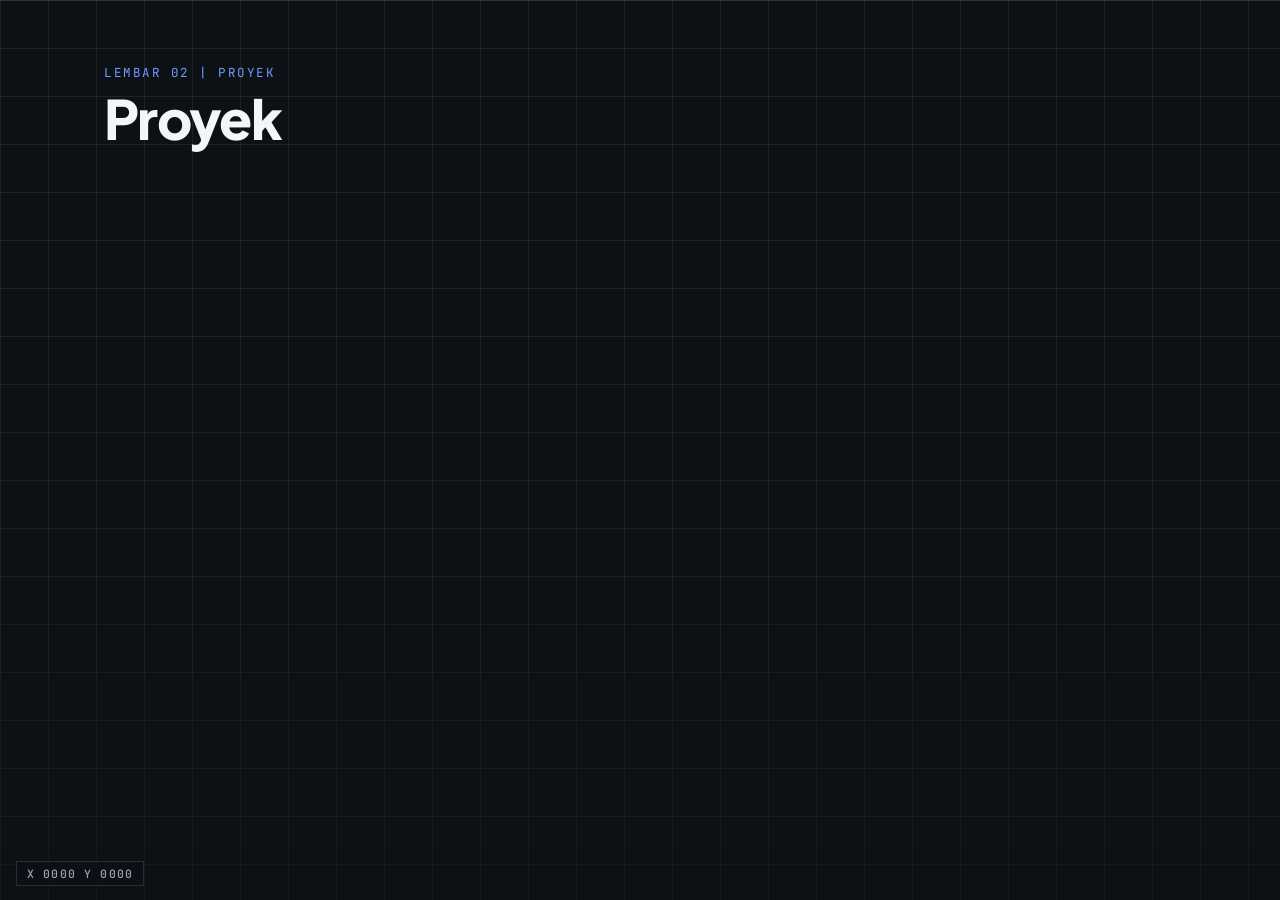
==== proyek.html @ 5e9d3e23 "Add initial HTML structure for project page" ====
<!DOCTYPE html>
<html lang="id">
<head>
<meta charset="utf-8">
<meta name="viewport" content="width=device-width, initial-scale=1">
<meta name="theme-color" content="#0D1015">
<title>Proyek | Dwiky Jerryan Koryanto Muhammad</title>
<meta name="description" content="Portofolio pribadi mahasiswa Mekatronika dan Kecerdasan Buatan: robotika, IoT, sistem tertanam, dan desain interaksi.">
<link rel="preconnect" href="https://fonts.googleapis.com">
<link rel="preconnect" href="https://fonts.gstatic.com" crossorigin>
<link href="https://fonts.googleapis.com/css2?family=Plus+Jakarta+Sans:wght@500;700;800&family=Figtree:wght@400;500;600&family=JetBrains+Mono:wght@400;500&family=Caveat:wght@500;700&display=swap" rel="stylesheet">
<link rel="stylesheet" href="style.css">
</head>
<body data-page="proyek" data-title="Proyek">
<div class="gridlit" id="gridlit" aria-hidden="true"></div>
<div class="glow" id="glow" aria-hidden="true"></div>

<nav class="nav" id="nav"></nav>

<main>
  <section class="wrap pg">
    <div class="sh"><div><span class="mono">Lembar 02 | Proyek</span><h2>Proyek</h2></div><span class="mono" id="cnt" style="color:var(--muted)"></span></div>
    <div class="grid" id="grid"></div>
  </section>
</main>

<div class="band" id="kontak"></div>
<footer id="foot"></footer>

<div class="xy" id="xy">X 0000  Y 0000</div>

<dialog id="dlg" aria-label="Detail proyek">
  <div class="ban" id="dBan"><button class="x" id="dX" aria-label="Tutup">×</button><h3 id="dT"></h3></div>
  <div class="db"><span class="mono" id="dM"></span><p class="t" id="dD"></p><div class="ls" id="dL"></div></div>
</dialog>

<script src="data.js"></script>
<script src="app.js"></script>
</body>
</html>
---- style.css ----
/* Warna */
:root{
  --bg:#0D1015; --panel:#151A22; --panel2:#1B212B; --line:rgba(255,255,255,.12);
  --ink:#F3F5F9; --muted:#9BA3B4; --accent:#6E9BFF;
  --grad:linear-gradient(135deg,#0B1F66,#2F6BFF 60%,#4FB9FF);
  --head:"Plus Jakarta Sans",system-ui,-apple-system,"Segoe UI",sans-serif; --body:"Figtree",system-ui,-apple-system,"Segoe UI",Roboto,sans-serif;
  --mono:"JetBrains Mono",ui-monospace,Menlo,Consolas,monospace;
}
*{box-sizing:border-box}
html{scroll-behavior:smooth;background:var(--bg)}
body{margin:0;color:var(--ink);font:400 17px/1.65 var(--body);background:var(--bg);position:relative}
body::before{content:"";position:fixed;inset:0;pointer-events:none;background-image:linear-gradient(rgba(255,255,255,.075) 1px,transparent 1px),linear-gradient(90deg,rgba(255,255,255,.075) 1px,transparent 1px);background-size:48px 48px;-webkit-mask-image:linear-gradient(#000 35%,rgba(0,0,0,.45));mask-image:linear-gradient(#000 35%,rgba(0,0,0,.45))}
body.lock{overflow:hidden}
a{color:inherit}
button{font:inherit;color:inherit;cursor:pointer}
:focus-visible{outline:3px solid var(--accent);outline-offset:3px;border-radius:4px}
.wrap{position:relative;max-width:1120px;margin:0 auto;padding:0 24px}
.mono{font-family:var(--mono);font-size:12.5px;letter-spacing:.12em;text-transform:uppercase;color:var(--accent)}

/* Navigasi */
.nav{position:sticky;top:0;z-index:20;backdrop-filter:blur(10px);background:rgba(13,16,21,.75);border-bottom:1px solid var(--line)}
.nav .wrap{display:flex;align-items:center;gap:26px;height:62px}
.logo{font:800 1.25rem var(--head);text-decoration:none}
.nav .l{margin-left:auto;display:flex;align-items:center;gap:22px;font-size:14.5px}
.nav .l a{text-decoration:none;color:var(--muted)}
.nav .l a:hover{color:#fff}

/* Tentang */
.hero{display:grid;grid-template-columns:1.25fr .75fr;gap:56px;align-items:center;padding-top:72px;padding-bottom:70px}
.hero h1{font:800 clamp(1.9rem,4.4vw,3.5rem)/1.08 var(--head);letter-spacing:-.03em;overflow-wrap:anywhere;margin:12px 0 18px}
.hero .tag{font:500 clamp(1.15rem,2.2vw,1.5rem)/1.35 var(--head);margin:0 0 18px;max-width:20em}
.hero p.d{color:var(--muted);max-width:36em;margin:0 0 14px}
.btns{display:flex;gap:12px;flex-wrap:wrap;margin-top:26px}
.b{display:inline-block;padding:12px 24px;border-radius:99px;font-weight:600;text-decoration:none;border:1.5px solid transparent}
.b.w{background:#fff;color:#0D1015}
.b.o{border-color:rgba(255,255,255,.4)}
.b:hover{filter:brightness(.9)}
.frame{position:relative;justify-self:center;width:min(100%,340px);padding:14px}
.frame::before,.frame::after{content:"";position:absolute;width:34px;height:34px;border:2px solid var(--accent)}
.frame::before{top:0;left:0;border-right:0;border-bottom:0}
.frame::after{bottom:0;right:0;border-left:0;border-top:0}
.pic{aspect-ratio:4/5;border-radius:4px;background:var(--img,none) center/cover,var(--grad);display:grid;place-items:center;font:800 4.4rem var(--head);color:rgba(255,255,255,.55)}
.dim{position:absolute;font:500 11px var(--mono);letter-spacing:.1em;color:var(--accent);background:var(--bg);padding:0 6px}
.dim.t{top:-9px;left:56px}

/* Ringkasan */
.tb{display:grid;grid-template-columns:repeat(3,1fr);border:1px solid var(--line);margin:0 0 90px;background:var(--panel)}
.tb div{padding:14px 18px;border-right:1px solid var(--line);border-bottom:1px solid var(--line)}
.tb div:nth-child(3n){border-right:0}
.tb div:nth-last-child(-n+3){border-bottom:0}
.tb small{display:block;font:500 11px var(--mono);letter-spacing:.14em;color:var(--accent);text-transform:uppercase}
.tb span{font-weight:500}

section{padding-top:96px}
.sh{display:flex;flex-wrap:wrap;align-items:flex-end;justify-content:space-between;gap:16px;margin-bottom:24px}
h2{font:800 clamp(2.1rem,5vw,3.4rem)/1 var(--head);letter-spacing:-.03em;margin:6px 0 0}
.sub{color:var(--muted);margin:10px 0 0;max-width:34em}

/* Proyek: kotak maksimal 4 kolom */
.grid{display:grid;grid-template-columns:repeat(4,1fr);gap:16px}
.card{display:flex;flex-direction:column;text-align:left;padding:0;background:var(--panel);border:1px solid var(--line);border-radius:10px;overflow:hidden;transition:border-color .2s,transform .2s,box-shadow .2s}
.card:hover,.card:focus-visible{border-color:var(--accent);transform:translateY(-4px);box-shadow:0 16px 32px -16px rgba(0,0,0,.8)}
.th{position:relative;aspect-ratio:4/3;background:var(--img,none) center/cover,var(--panel2);border-bottom:1px solid var(--line);overflow:hidden}
.th.no{background:repeating-linear-gradient(45deg,var(--panel2) 0 10px,#171C25 10px 20px)}
.th.no::after{content:attr(data-n);position:absolute;right:12px;bottom:-4px;font:800 4.2rem/1 var(--head);color:rgba(255,255,255,.08)}
.cb{padding:16px 16px 18px;display:flex;flex-direction:column;gap:2px;flex:1}
.cb .c{font:500 11.5px var(--mono);letter-spacing:.12em;text-transform:uppercase;color:var(--accent)}
.cb .h{font:700 1.2rem/1.25 var(--head);letter-spacing:-.01em}
.cb .sb{color:var(--muted);font-size:14.5px}
.cb .k{margin-top:auto;padding-top:12px;font:500 11.5px var(--mono);letter-spacing:.08em;text-transform:uppercase;color:var(--muted)}


button.b{background:none;color:inherit;cursor:pointer}

/* Dobot */
.demo{display:grid;grid-template-columns:1.05fr .95fr;gap:16px;align-items:stretch}
.scene{background:var(--panel);border:1px solid var(--line);border-radius:12px;padding:10px;display:flex}
.scene svg{display:block;width:100%;height:auto;align-self:center}
.lbl{font:500 10px var(--mono);letter-spacing:.14em;fill:#6B7589}
.win{display:flex;flex-direction:column;background:#0A0D12;border:1px solid var(--line);border-radius:12px;overflow:hidden;min-width:0}
.wh{display:flex;align-items:center;gap:7px;padding:10px 14px;border-bottom:1px solid var(--line);font:500 12px var(--mono);color:var(--muted)}
.wh i{width:10px;height:10px;border-radius:50%;display:block}
.wh i:nth-child(1){background:#FF5D5D}.wh i:nth-child(2){background:#FFC24B}.wh i:nth-child(3){background:#3DDC97}
.wh span{margin-left:8px}
.src{margin:0;padding:12px 0;font:400 12px/1.8 var(--mono);color:#D9DEE9;overflow-x:auto;counter-reset:n;white-space:pre}
.ln{display:block;padding-right:14px;border-left:3px solid transparent;transition:background .2s}
.ln::before{counter-increment:n;content:counter(n);display:inline-block;width:2.4em;text-align:right;margin-right:1em;color:#566075}
.ln.on{background:rgba(47,107,255,.2);border-left-color:#4F86FF}
.ln .k{color:#FF8A6B}.ln .s{color:#7EE0A5}.ln .n{color:#FFD166}.ln .c{color:#6B7589}
.logh{border-top:1px solid var(--line);padding:8px 14px 0;font:500 11px var(--mono);letter-spacing:.14em;color:#566075;background:#0D1015}
.log{padding:2px 14px 12px;font:400 12.5px/1.65 var(--mono);color:#7EE0A5;min-height:8.4em;background:#0D1015;white-space:pre-wrap}
.sr{position:absolute;width:1px;height:1px;margin:0;overflow:hidden;clip:rect(0 0 0 0);white-space:nowrap}
.acts{display:flex;gap:8px;flex-wrap:wrap}
.acts .b{padding:8px 16px;font-size:14px}
.lab{font:500 11px var(--mono);letter-spacing:.12em;fill:#2F6BFF}
.val{font:700 24px "Caveat",cursive;fill:#12307F}
.demo{margin-bottom:80px}
@media (max-width:900px){.demo{grid-template-columns:1fr}}

/* Skill software */
.skills{display:grid;grid-template-columns:repeat(4,1fr);gap:12px}
.skill{display:flex;gap:12px;align-items:center;background:var(--panel);border:1px solid var(--line);border-radius:8px;padding:14px;transition:border-color .2s}
.skill:hover{border-color:var(--accent)}
.ic{flex:none;width:46px;height:46px;border-radius:10px;background:#F1F3F8;display:grid;place-items:center;font:700 13px var(--mono);color:#1A2030;overflow:hidden}
.ic svg{width:32px;height:32px;display:block}
.skill b{display:block;font-weight:600;font-size:15px;line-height:1.3}
.skill span{display:block;color:var(--muted);font-size:13px;line-height:1.35}

/* Sertifikat */
.certs{display:grid;grid-template-columns:repeat(auto-fit,minmax(240px,1fr));gap:14px}
.cert{display:flex;flex-direction:column;gap:2px;padding:18px;border:1px solid var(--line);border-radius:8px;background:var(--panel);text-decoration:none;transition:border-color .2s,transform .2s}
.cert:hover{border-color:var(--accent);transform:translateY(-3px)}
.cert b{font:700 1.1rem/1.3 var(--head)}
.cert span{color:var(--muted);font-size:15px}
.filt{display:flex;flex-wrap:wrap;gap:8px;margin:0 0 20px}
.filt button{font:500 13px var(--mono);letter-spacing:.04em;padding:8px 14px;border-radius:999px;border:1px solid var(--line);background:transparent;color:var(--muted);cursor:pointer;transition:all .2s}
.filt button:hover{border-color:var(--accent);color:#fff}
.filt button.on{background:var(--accent);border-color:var(--accent);color:#06142e}
.filt button i{font-style:normal;opacity:.65;margin-left:6px}
div.cert{cursor:default}div.cert:hover{transform:none}
.cert .th{aspect-ratio:4/3;margin:-18px -18px 14px;border-radius:8px 8px 0 0;overflow:hidden;background:#0A0D12;border-bottom:1px solid var(--line);display:grid;place-items:center}
.cert .th img{width:100%;height:100%;object-fit:contain;display:block;transition:transform .3s}
.cert:hover .th img{transform:scale(1.04)}
.lb{position:fixed;inset:0;z-index:100;display:none;place-items:center;padding:24px;background:rgba(5,7,10,.88);cursor:zoom-out}
.lb.on{display:grid}
.lb img{max-width:100%;max-height:88vh;border-radius:8px;box-shadow:0 20px 60px rgba(0,0,0,.6)}
.lb a{position:absolute;bottom:20px;left:50%;transform:translateX(-50%);color:#fff;font:500 13px var(--mono);letter-spacing:.08em;text-decoration:underline}
.cert em{font:500 12px var(--mono);font-style:normal;color:var(--accent);margin-top:10px;letter-spacing:.08em}

/* Kontak */
.band{margin:100px auto 0;max-width:1120px;padding:0 24px}
.band .in{border-radius:20px;background:var(--grad);padding:64px 32px;text-align:center}
.band h2{margin:0 auto 12px;max-width:14em;font-size:clamp(1.75rem,7vw,3.4rem);overflow-wrap:anywhere;hyphens:auto}
.band p{color:rgba(255,255,255,.85);margin:0 auto 26px;max-width:30em}
.mail{display:inline-block;font:700 clamp(1.2rem,3.4vw,2rem) var(--head);text-decoration:none;background:#fff;color:#0A1640;padding:14px 30px;border-radius:99px}
.mail:hover{filter:brightness(.92)}
.mail{max-width:100%;overflow-wrap:anywhere}
h1,h2,h3{overflow-wrap:break-word}
@media (max-width:480px){.band .in{padding:48px 20px}.mail{padding:12px 20px}}
.soc{display:flex;gap:10px 24px;justify-content:center;flex-wrap:wrap;margin-top:26px}

footer{position:relative;padding:40px 24px 90px;text-align:center;color:var(--muted);font-size:14px}

.xy{position:fixed;left:16px;bottom:14px;z-index:18;font:500 11.5px var(--mono);letter-spacing:.1em;color:var(--muted);background:rgba(13,16,21,.8);border:1px solid var(--line);padding:4px 10px;pointer-events:none}
@media (hover:none){.xy{display:none}}

/* Detail proyek */
dialog{width:min(720px,94vw);max-height:92vh;overflow:auto;padding:0;border:1px solid var(--line);border-radius:12px;background:#12161D;color:var(--ink);box-shadow:0 30px 80px rgba(0,0,0,.7)}
dialog::backdrop{background:rgba(3,5,9,.8)}
.ban{position:relative;aspect-ratio:16/7;display:flex;align-items:flex-end;padding:22px 26px;background:linear-gradient(to top,#12161D 4%,transparent 70%),var(--img,none) center/cover,repeating-linear-gradient(45deg,var(--panel2) 0 10px,#171C25 10px 20px)}
.ban h3{font:800 clamp(2rem,6vw,3rem)/1 var(--head);letter-spacing:-.03em;margin:0}
.x{position:absolute;top:12px;right:12px;width:38px;height:38px;border-radius:50%;border:1px solid var(--line);background:rgba(13,16,21,.8);font-size:1.3rem;line-height:1}
.db{padding:8px 26px 28px}
.db p.t{color:#D3D9E6;margin:6px 0 20px}
.ls{display:flex;gap:10px;flex-wrap:wrap}

@media (max-width:1000px){.grid,.skills{grid-template-columns:repeat(3,1fr)}}
@media (max-width:820px){
  .hero{grid-template-columns:1fr;padding-top:44px;gap:40px}
  .frame{order:-1;width:min(70%,260px);justify-self:start}
  .tb{grid-template-columns:1fr 1fr}
  .tb div:nth-child(3n){border-right:1px solid var(--line)}
  .tb div:nth-child(2n){border-right:0}
  .tb div:nth-last-child(-n+3){border-bottom:1px solid var(--line)}
  .tb div:nth-last-child(-n+2){border-bottom:0}
  .nav .wrap{height:auto;flex-wrap:wrap;gap:6px 14px;padding-top:10px;padding-bottom:8px}
  .nav .l{order:3;width:100%;margin-left:0;gap:14px;font-size:13.5px;overflow-x:auto;white-space:nowrap;padding-bottom:4px;scrollbar-width:none}
  .nav .l::-webkit-scrollbar{display:none}
}
@media (max-width:720px){.grid,.skills{grid-template-columns:repeat(2,1fr)}}
@media (max-width:480px){.grid,.skills{grid-template-columns:1fr}}
@media (prefers-reduced-motion:reduce){*{transition:none!important}html{scroll-behavior:auto}}

/* Efek hover cahaya */
.glow{position:fixed;left:0;top:0;width:280px;height:280px;margin:-140px 0 0 -140px;border-radius:50%;pointer-events:none;z-index:0;opacity:0;transition:opacity .2s;background:radial-gradient(circle,rgba(79,134,255,.22),rgba(47,107,255,.06) 50%,transparent 70%);will-change:transform}
.glow.on{opacity:1}
.gridlit{position:fixed;inset:0;pointer-events:none;z-index:0;opacity:0;transition:opacity .2s;background-image:linear-gradient(rgba(130,170,255,.28) 1px,transparent 1px),linear-gradient(90deg,rgba(130,170,255,.28) 1px,transparent 1px);background-size:48px 48px;-webkit-mask-image:radial-gradient(circle 150px at var(--gx,50%) var(--gy,50%),#000,transparent);mask-image:radial-gradient(circle 150px at var(--gx,50%) var(--gy,50%),#000,transparent)}
.gridlit.on{opacity:1}
.card,.skill,.scene,.win{--mx:50%;--my:50%;position:relative}
.card:hover,.skill:hover,.scene:hover,.win:hover{background:radial-gradient(circle 130px at var(--mx) var(--my),rgba(110,155,255,.18),transparent 75%),var(--panel2);border-color:rgba(110,155,255,.55)}
.win:hover{background:radial-gradient(circle 130px at var(--mx) var(--my),rgba(110,155,255,.16),transparent 75%),#0A0D12}
.b{--mx:50%;--my:50%}
.b:hover{box-shadow:0 0 0 1px rgba(110,155,255,.5),0 0 22px rgba(79,134,255,.35)}
@media (hover:none),(prefers-reduced-motion:reduce){.glow,.gridlit{display:none}}

/* Halaman terpisah */
.nav .l a.on{color:#fff;box-shadow:0 2px 0 var(--accent)}
.pg{padding-top:56px;min-height:62vh}
.pg .sh{margin-bottom:28px}
.tzs{display:grid;grid-template-columns:repeat(3,1fr);gap:14px}
.tz{display:flex;flex-direction:column;gap:6px;padding:24px;border:1px solid var(--line);border-radius:10px;background:var(--panel);text-decoration:none;transition:border-color .2s,transform .2s;--mx:50%;--my:50%;position:relative}
.tz:hover{border-color:rgba(110,155,255,.55);transform:translateY(-3px);background:radial-gradient(circle 130px at var(--mx) var(--my),rgba(110,155,255,.18),transparent 75%),var(--panel2)}
.tz .n{font:800 2.6rem/1 var(--head);letter-spacing:-.03em}
.tz b{font:700 1.15rem var(--head)}
.tz span{color:var(--muted);font-size:15px}
.tz em{font:500 12px var(--mono);font-style:normal;color:var(--accent);margin-top:12px;letter-spacing:.08em}
@media (max-width:720px){.tzs{grid-template-columns:1fr}}

/* Pratinjau sertifikat PDF */
.cert .th.pdf{aspect-ratio:4/2.2;background:linear-gradient(135deg,#1B212B,#12161D)}
.cert .th.pdf b{font:700 1.3rem var(--mono);letter-spacing:.2em;color:var(--accent);border:1.5px solid var(--accent);padding:6px 14px;border-radius:6px;margin:0}
.lb iframe{width:min(960px,100%);height:86vh;border:0;border-radius:8px;background:#fff;box-shadow:0 20px 60px rgba(0,0,0,.6)}
.lb iframe[hidden],.lb img[hidden]{display:none}
.lb .lx{position:absolute;top:14px;right:18px;width:42px;height:42px;border-radius:50%;border:1px solid rgba(255,255,255,.3);background:rgba(20,24,32,.8);color:#fff;font-size:26px;line-height:1;cursor:pointer}
.lb .lx:hover{border-color:var(--accent)}

[hidden]{display:none!important}

/* Tombol Kontak */
.nav .l a.go{background:transparent;color:var(--ink);border:1px solid var(--line);font-weight:600;font-size:14px;padding:7px 18px;border-radius:99px;transition:border-color .2s,color .2s}
.nav .l a.go:hover{color:#fff;border-color:var(--accent)}
@media (max-width:480px){.nav .l a.go{padding:6px 13px;font-size:13px}}
@media (max-width:380px){.nav .l{gap:10px;font-size:13px}.nav .l a.go{padding:6px 11px}}

/* Kelompok skill */
.sg{display:flex;align-items:baseline;gap:10px;margin:34px 0 14px;font:700 1.15rem var(--head);letter-spacing:-.01em}
.sg:first-child{margin-top:8px}
.sg i{font:500 12px var(--mono);font-style:normal;color:var(--muted)}

/* Ikon aplikasi */
.ic.fill{background:none}
.ic.fill svg{width:100%;height:100%}
/* Ikon sosial */
.soc{gap:14px}
.soc a{--t:#1B212B;width:52px;height:52px;border-radius:13px;display:grid;place-items:center;background:#1B212B;border:1px solid rgba(255,255,255,.14);color:#D5DAE4;text-decoration:none;transition:background .2s,color .2s,transform .2s,--t .2s}
.soc a svg{width:24px;height:24px;display:block}
.soc a:hover{--t:#fff;background:#fff;color:#0D1015;transform:translateY(-3px)}
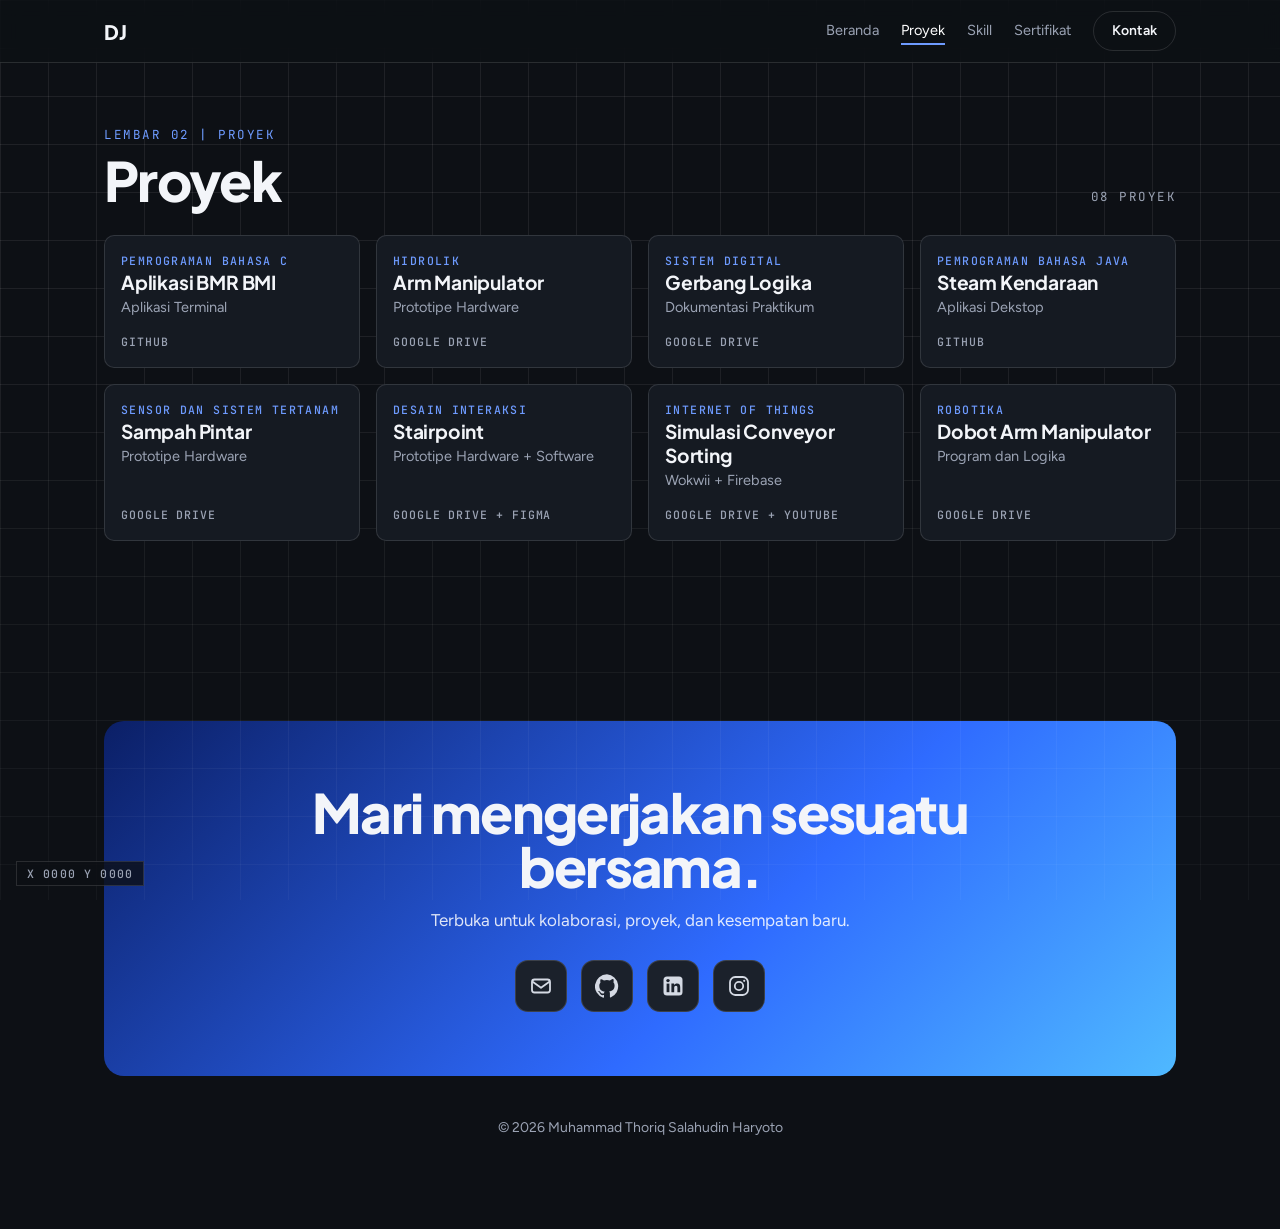
==== commit 0f8ca773: "Update project title in proyek.html" ====
--- a/proyek.html
+++ b/proyek.html
@@ -4,7 +4,7 @@
 <meta charset="utf-8">
 <meta name="viewport" content="width=device-width, initial-scale=1">
 <meta name="theme-color" content="#0D1015">
-<title>Proyek | Dwiky Jerryan Koryanto Muhammad</title>
+<title>Proyek | Muhammad Thoriq Salahudin Haryoto</title>
 <meta name="description" content="Portofolio pribadi mahasiswa Mekatronika dan Kecerdasan Buatan: robotika, IoT, sistem tertanam, dan desain interaksi.">
 <link rel="preconnect" href="https://fonts.googleapis.com">
 <link rel="preconnect" href="https://fonts.gstatic.com" crossorigin>
